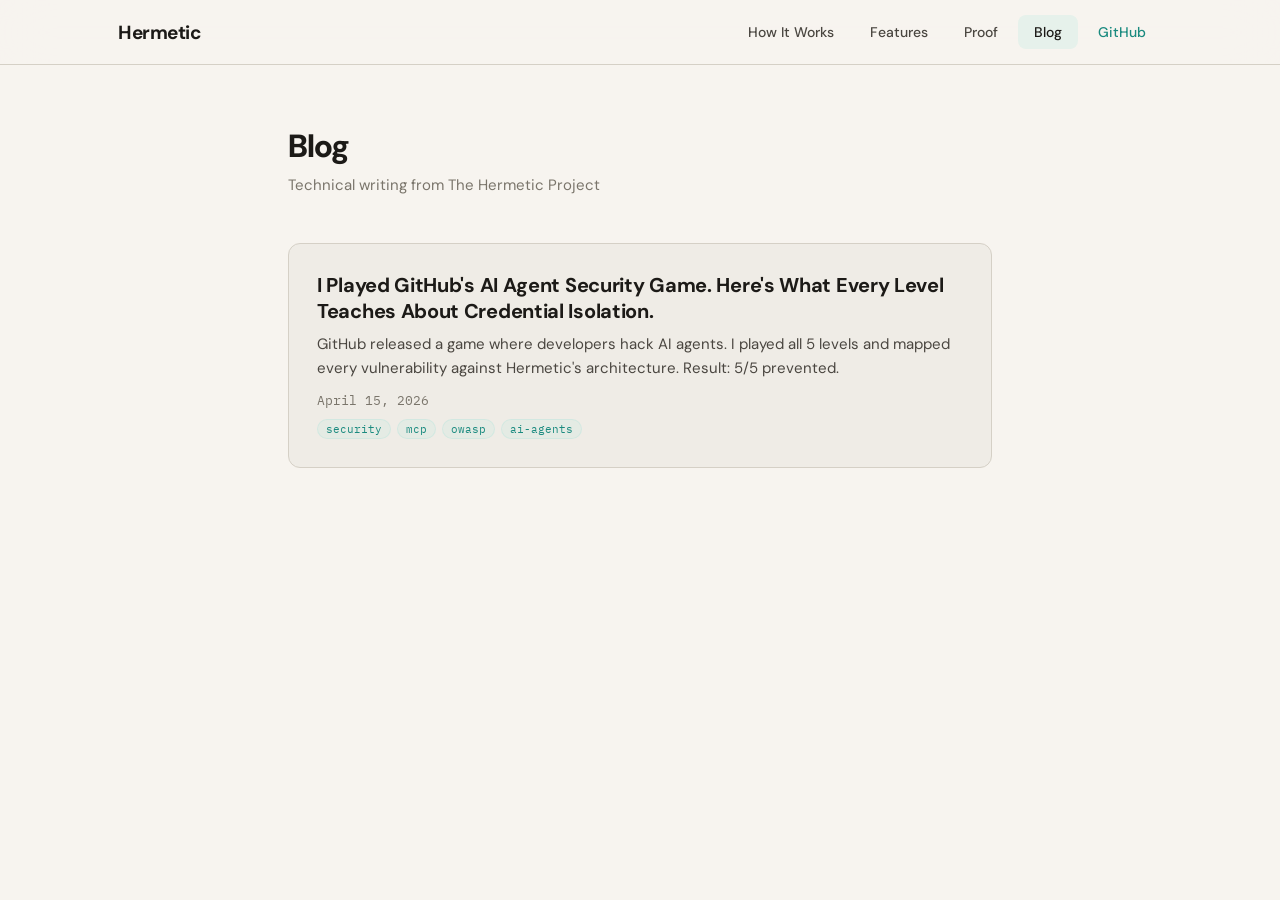
==== blog/index.html @ 7f91392b "feat: blog section + first post (Secure Code Game analysis) - /blog/ index page with post listing - " ====
<!DOCTYPE html>
<html lang="en">
<head>
<meta charset="UTF-8">
<meta name="viewport" content="width=device-width, initial-scale=1.0">
<meta name="color-scheme" content="dark light">
<title>Blog | Hermetic</title>
<meta name="description" content="Technical blog from The Hermetic Project — agent-isolated credential brokering, AI security, and open-source Rust engineering.">
<meta property="og:title" content="Blog | Hermetic">
<meta property="og:description" content="Technical blog from The Hermetic Project.">
<meta property="og:url" content="https://hermeticsys.com/blog/">
<link rel="canonical" href="https://hermeticsys.com/blog/">
<link rel="preconnect" href="https://fonts.googleapis.com"><link rel="preconnect" href="https://fonts.gstatic.com" crossorigin>
<link href="https://fonts.googleapis.com/css2?family=DM+Sans:ital,opsz,wght@0,9..40,300;400;500;600;700;800&family=IBM+Plex+Mono:wght@300;400;500;600&display=swap" rel="stylesheet">
<style>
:root{--bg:#060608;--surface:#0e0f14;--surface2:#151720;--border:#1e2030;--t1:#eef0f6;--t2:#9298ad;--t3:#5d6378;--accent:#4fd1c5;--hd:'DM Sans',system-ui,sans-serif;--mn:'IBM Plex Mono','Menlo',monospace;--nav-glass:rgba(6,6,8,0.85)}
[data-theme="light"]{--bg:#f7f4ef;--surface:#efece6;--border:#d5d0c6;--t1:#1c1a17;--t2:#4a4640;--t3:#7a756b;--accent:#1a8a7f;--nav-glass:rgba(247,244,239,0.92)}
*{margin:0;padding:0;box-sizing:border-box}
html{height:100%}
body{min-height:100%;background:var(--bg);color:var(--t1);font-family:var(--hd);-webkit-font-smoothing:antialiased}
::selection{background:rgba(79,209,197,0.2)}
.nav{position:sticky;top:0;z-index:100;background:var(--nav-glass);backdrop-filter:blur(24px) saturate(1.4);border-bottom:1px solid var(--border)}
.nav-inner{max-width:1100px;margin:0 auto;padding:0 28px;height:64px;display:flex;align-items:center;justify-content:space-between}
.nav-logo{display:flex;align-items:center;gap:10px;text-decoration:none;color:var(--t1)}
.nav-logo-text{font-size:19px;font-weight:700;letter-spacing:-0.5px}
.nav-links{display:flex;gap:4px;align-items:center}
.nav-link{padding:8px 16px;font-size:14px;font-weight:500;color:var(--t2);border-radius:8px;text-decoration:none;transition:all 0.2s}
.nav-link:hover{color:var(--t1);background:rgba(255,255,255,0.04)}
.nav-link.active{color:var(--t1);background:rgba(79,209,197,0.1)}
.blog-container{max-width:760px;margin:0 auto;padding:60px 28px 100px}
.blog-container h1{font-size:32px;font-weight:800;letter-spacing:-1px;margin-bottom:8px}
.blog-container .subtitle{color:var(--t3);font-size:15px;margin-bottom:48px}
.post-card{display:block;text-decoration:none;padding:28px;background:var(--surface);border:1px solid var(--border);border-radius:12px;margin-bottom:16px;transition:all 0.2s}
.post-card:hover{border-color:rgba(79,209,197,0.3);transform:translateY(-2px)}
.post-card h2{font-size:20px;font-weight:700;color:var(--t1);margin-bottom:8px;letter-spacing:-0.3px}
.post-card p{font-size:15px;color:var(--t2);line-height:1.6;margin-bottom:12px}
.post-card .meta{font-size:13px;color:var(--t3);font-family:var(--mn)}
.post-card .tags{display:flex;gap:6px;margin-top:10px}
.post-card .tag{font-size:11px;font-family:var(--mn);padding:2px 8px;border-radius:100px;background:rgba(79,209,197,0.06);border:1px solid rgba(79,209,197,0.12);color:var(--accent)}
@media(max-width:768px){.nav-links{display:none}.blog-container{padding:40px 20px 80px}}
</style>
</head>
<body>
<nav class="nav">
<div class="nav-inner">
<a href="/" class="nav-logo"><span class="nav-logo-text">Hermetic</span></a>
<div class="nav-links">
<a href="/#how" class="nav-link">How It Works</a>
<a href="/#features" class="nav-link">Features</a>
<a href="/#proof" class="nav-link">Proof</a>
<a href="/blog/" class="nav-link active">Blog</a>
<a href="https://github.com/hermetic-sys/hermetic" class="nav-link" style="color:var(--accent)">GitHub</a>
</div>
</div>
</nav>

<div class="blog-container">
<h1>Blog</h1>
<p class="subtitle">Technical writing from The Hermetic Project</p>

<a href="/blog/secure-code-game-ai-agent-security/" class="post-card">
<h2>I Played GitHub's AI Agent Security Game. Here's What Every Level Teaches About Credential Isolation.</h2>
<p>GitHub released a game where developers hack AI agents. I played all 5 levels and mapped every vulnerability against Hermetic's architecture. Result: 5/5 prevented.</p>
<div class="meta">April 15, 2026</div>
<div class="tags"><span class="tag">security</span><span class="tag">mcp</span><span class="tag">owasp</span><span class="tag">ai-agents</span></div>
</a>

</div>

<script>
if(window.matchMedia('(prefers-color-scheme:light)').matches)document.documentElement.setAttribute('data-theme','light');
</script>
</body>
</html>
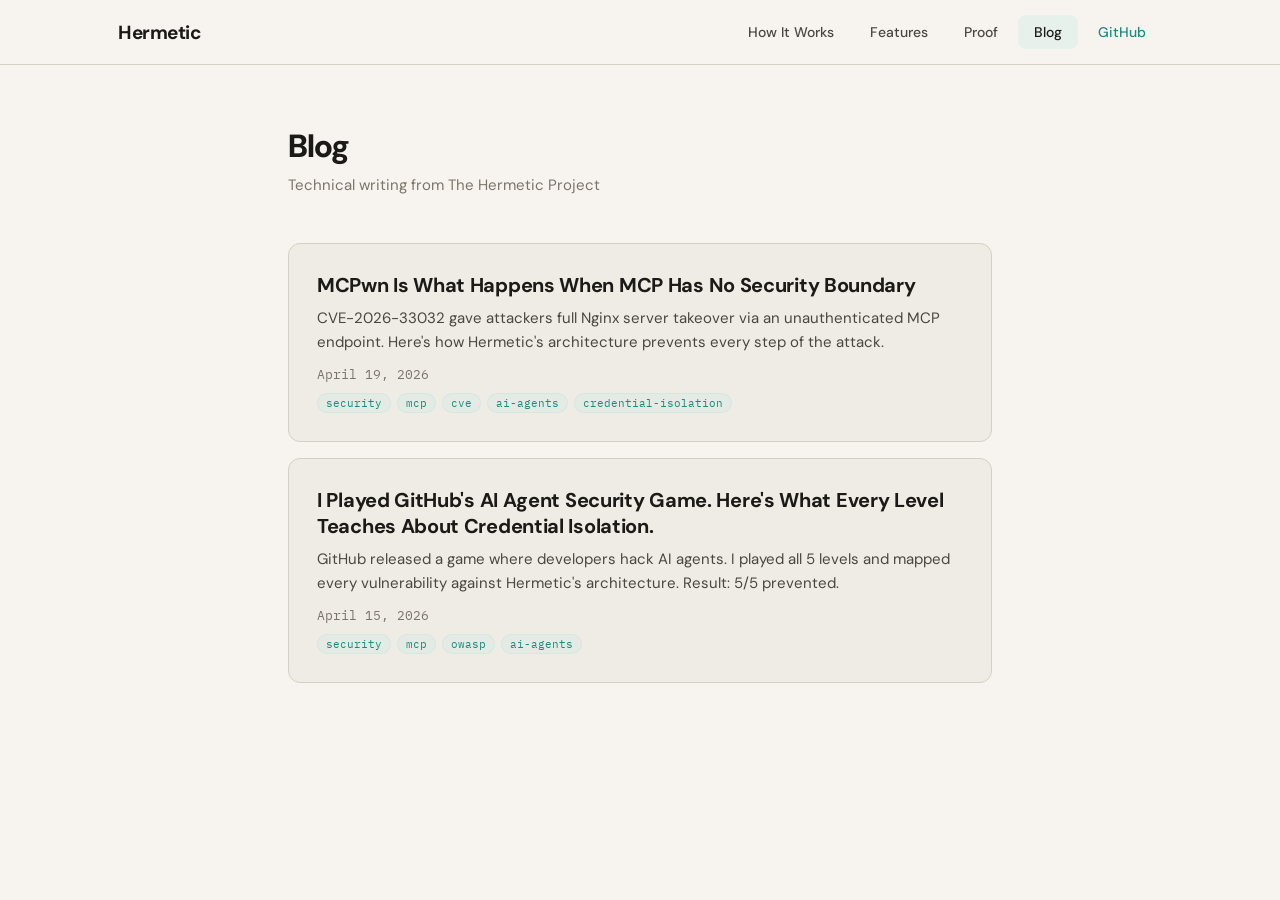
==== commit 49ae0aa6: "blog: MCPwn — CVE-2026-33032 architectural analysis New post analyzing how nginx-ui's unauthenticate" ====
--- a/blog/index.html
+++ b/blog/index.html
@@ -58,6 +58,13 @@
 <h1>Blog</h1>
 <p class="subtitle">Technical writing from The Hermetic Project</p>
 
+<a href="/blog/mcpwn-mcp-security-boundary/" class="post-card">
+<h2>MCPwn Is What Happens When MCP Has No Security Boundary</h2>
+<p>CVE-2026-33032 gave attackers full Nginx server takeover via an unauthenticated MCP endpoint. Here's how Hermetic's architecture prevents every step of the attack.</p>
+<div class="meta">April 19, 2026</div>
+<div class="tags"><span class="tag">security</span><span class="tag">mcp</span><span class="tag">cve</span><span class="tag">ai-agents</span><span class="tag">credential-isolation</span></div>
+</a>
+
 <a href="/blog/secure-code-game-ai-agent-security/" class="post-card">
 <h2>I Played GitHub's AI Agent Security Game. Here's What Every Level Teaches About Credential Isolation.</h2>
 <p>GitHub released a game where developers hack AI agents. I played all 5 levels and mapped every vulnerability against Hermetic's architecture. Result: 5/5 prevented.</p>
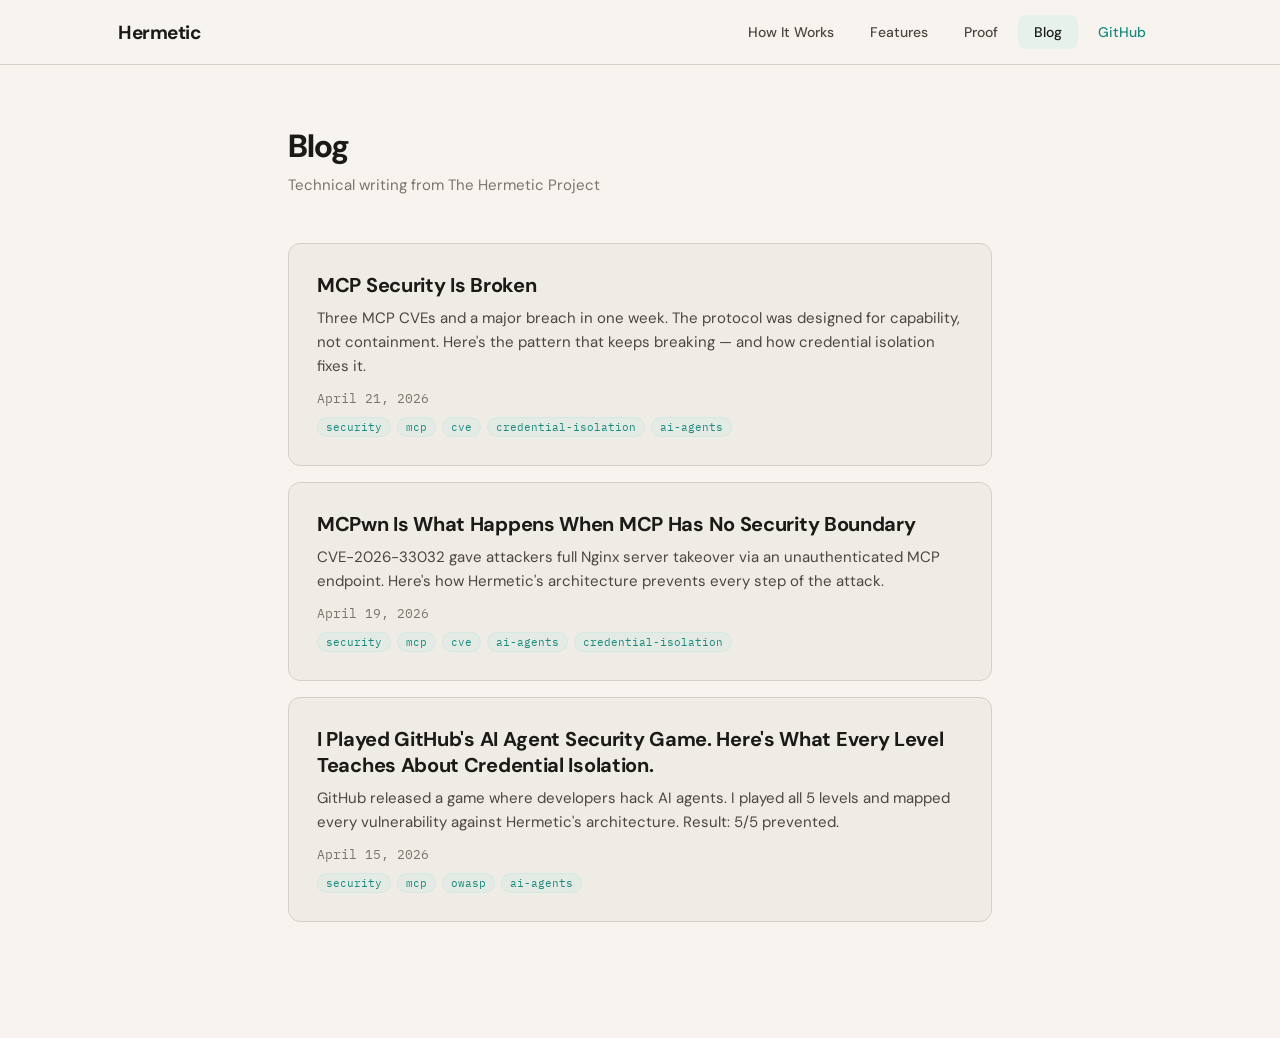
==== commit c6dbbc8a: "blog: MCP Security Is Broken — pillar post Three CVEs and a breach in one week. Analysis of CVE-2026" ====
--- a/blog/index.html
+++ b/blog/index.html
@@ -58,6 +58,13 @@
 <h1>Blog</h1>
 <p class="subtitle">Technical writing from The Hermetic Project</p>
 
+<a href="/blog/mcp-security-broken/" class="post-card">
+<h2>MCP Security Is Broken</h2>
+<p>Three MCP CVEs and a major breach in one week. The protocol was designed for capability, not containment. Here's the pattern that keeps breaking — and how credential isolation fixes it.</p>
+<div class="meta">April 21, 2026</div>
+<div class="tags"><span class="tag">security</span><span class="tag">mcp</span><span class="tag">cve</span><span class="tag">credential-isolation</span><span class="tag">ai-agents</span></div>
+</a>
+
 <a href="/blog/mcpwn-mcp-security-boundary/" class="post-card">
 <h2>MCPwn Is What Happens When MCP Has No Security Boundary</h2>
 <p>CVE-2026-33032 gave attackers full Nginx server takeover via an unauthenticated MCP endpoint. Here's how Hermetic's architecture prevents every step of the attack.</p>
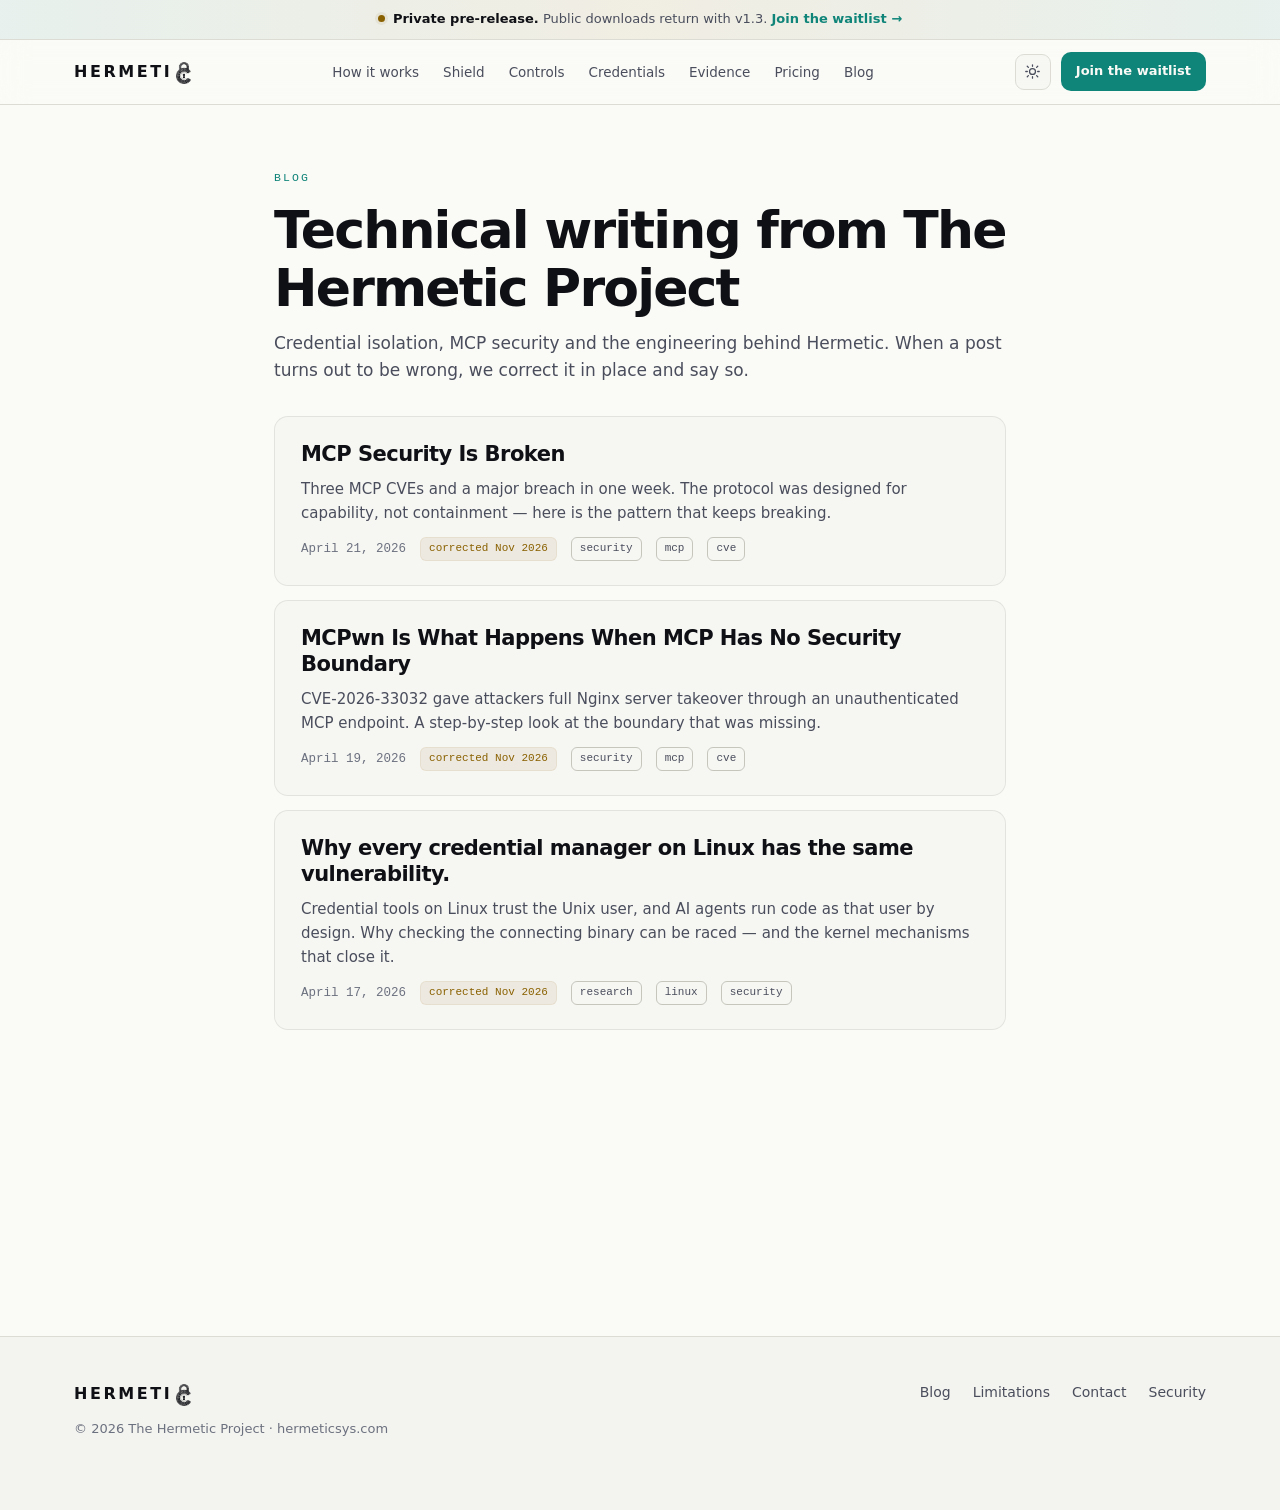
==== commit 92d97b6e: "site: rewrite for the current product; correct what the old copy got wrong The homepage is rebuilt a" ====
--- a/blog/index.html
+++ b/blog/index.html
@@ -1,88 +1,118 @@
 <!DOCTYPE html>
-<html lang="en">
+<html lang="en" data-theme="dark">
 <head>
-<meta charset="UTF-8">
-<meta name="viewport" content="width=device-width, initial-scale=1.0">
+<meta charset="utf-8">
+<meta name="viewport" content="width=device-width, initial-scale=1">
+<title>Blog | Hermetic</title>
+<meta name="description" content="Technical writing from The Hermetic Project — credential isolation for AI agents, MCP security and the engineering behind Hermetic.">
+<meta http-equiv="Content-Security-Policy" content="default-src 'self'; script-src 'self'; style-src 'self' https://fonts.googleapis.com; font-src https://fonts.gstatic.com; img-src 'self' data:; base-uri 'none'; object-src 'none'">
+<meta name="referrer" content="no-referrer">
 <meta name="color-scheme" content="dark light">
-<title>Blog | Hermetic</title>
-<meta name="description" content="Technical blog from The Hermetic Project — agent-isolated credential brokering, AI security, and open-source Rust engineering.">
+<link rel="canonical" href="https://hermeticsys.com/blog/">
+<meta property="og:type" content="website">
+<meta property="og:site_name" content="Hermetic">
+<meta property="og:url" content="https://hermeticsys.com/blog/">
 <meta property="og:title" content="Blog | Hermetic">
-<meta property="og:description" content="Technical blog from The Hermetic Project.">
-<meta property="og:url" content="https://hermeticsys.com/blog/">
-<link rel="canonical" href="https://hermeticsys.com/blog/">
-<link rel="preconnect" href="https://fonts.googleapis.com"><link rel="preconnect" href="https://fonts.gstatic.com" crossorigin>
-<link href="https://fonts.googleapis.com/css2?family=DM+Sans:ital,opsz,wght@0,9..40,300;400;500;600;700;800&family=IBM+Plex+Mono:wght@300;400;500;600&display=swap" rel="stylesheet">
-<style>
-:root{--bg:#060608;--surface:#0e0f14;--surface2:#151720;--border:#1e2030;--t1:#eef0f6;--t2:#9298ad;--t3:#5d6378;--accent:#4fd1c5;--hd:'DM Sans',system-ui,sans-serif;--mn:'IBM Plex Mono','Menlo',monospace;--nav-glass:rgba(6,6,8,0.85)}
-[data-theme="light"]{--bg:#f7f4ef;--surface:#efece6;--border:#d5d0c6;--t1:#1c1a17;--t2:#4a4640;--t3:#7a756b;--accent:#1a8a7f;--nav-glass:rgba(247,244,239,0.92)}
-*{margin:0;padding:0;box-sizing:border-box}
-html{height:100%}
-body{min-height:100%;background:var(--bg);color:var(--t1);font-family:var(--hd);-webkit-font-smoothing:antialiased}
-::selection{background:rgba(79,209,197,0.2)}
-.nav{position:sticky;top:0;z-index:100;background:var(--nav-glass);backdrop-filter:blur(24px) saturate(1.4);border-bottom:1px solid var(--border)}
-.nav-inner{max-width:1100px;margin:0 auto;padding:0 28px;height:64px;display:flex;align-items:center;justify-content:space-between}
-.nav-logo{display:flex;align-items:center;gap:10px;text-decoration:none;color:var(--t1)}
-.nav-logo-text{font-size:19px;font-weight:700;letter-spacing:-0.5px}
-.nav-links{display:flex;gap:4px;align-items:center}
-.nav-link{padding:8px 16px;font-size:14px;font-weight:500;color:var(--t2);border-radius:8px;text-decoration:none;transition:all 0.2s}
-.nav-link:hover{color:var(--t1);background:rgba(255,255,255,0.04)}
-.nav-link.active{color:var(--t1);background:rgba(79,209,197,0.1)}
-.blog-container{max-width:760px;margin:0 auto;padding:60px 28px 100px}
-.blog-container h1{font-size:32px;font-weight:800;letter-spacing:-1px;margin-bottom:8px}
-.blog-container .subtitle{color:var(--t3);font-size:15px;margin-bottom:48px}
-.post-card{display:block;text-decoration:none;padding:28px;background:var(--surface);border:1px solid var(--border);border-radius:12px;margin-bottom:16px;transition:all 0.2s}
-.post-card:hover{border-color:rgba(79,209,197,0.3);transform:translateY(-2px)}
-.post-card h2{font-size:20px;font-weight:700;color:var(--t1);margin-bottom:8px;letter-spacing:-0.3px}
-.post-card p{font-size:15px;color:var(--t2);line-height:1.6;margin-bottom:12px}
-.post-card .meta{font-size:13px;color:var(--t3);font-family:var(--mn)}
-.post-card .tags{display:flex;gap:6px;margin-top:10px}
-.post-card .tag{font-size:11px;font-family:var(--mn);padding:2px 8px;border-radius:100px;background:rgba(79,209,197,0.06);border:1px solid rgba(79,209,197,0.12);color:var(--accent)}
-@media(max-width:768px){.nav-links{display:none}.blog-container{padding:40px 20px 80px}}
-</style>
+<meta property="og:description" content="Technical writing from The Hermetic Project.">
+<meta property="og:image" content="https://hermeticsys.com/assets/og-home.png">
+<meta property="og:image:width" content="1200">
+<meta property="og:image:height" content="630">
+<meta name="twitter:card" content="summary_large_image">
+<meta name="twitter:title" content="Blog | Hermetic">
+<meta name="twitter:description" content="Technical writing from The Hermetic Project.">
+<meta name="twitter:image" content="https://hermeticsys.com/assets/og-home.png">
+<link rel="icon" type="image/png" sizes="32x32" href="../assets/favicon-32.png">
+<link rel="icon" type="image/png" sizes="64x64" href="../assets/favicon-64.png">
+<link rel="apple-touch-icon" href="../assets/apple-touch-icon.png">
+<link rel="preconnect" href="https://fonts.googleapis.com">
+<link rel="preconnect" href="https://fonts.gstatic.com" crossorigin>
+<link rel="stylesheet" href="https://fonts.googleapis.com/css2?family=Plus+Jakarta+Sans:ital,wght@0,400..800;1,600..800&family=JetBrains+Mono:wght@400;500;600&display=swap">
+<script src="../assets/theme.js"></script>
+<link rel="stylesheet" href="../assets/site.css">
+<link rel="stylesheet" href="../assets/blog.css">
+<script src="../assets/site.js" defer></script>
 </head>
 <body>
-<nav class="nav">
-<div class="nav-inner">
-<a href="/" class="nav-logo"><span class="nav-logo-text">Hermetic</span></a>
-<div class="nav-links">
-<a href="/#how" class="nav-link">How It Works</a>
-<a href="/#features" class="nav-link">Features</a>
-<a href="/#proof" class="nav-link">Proof</a>
-<a href="/blog/" class="nav-link active">Blog</a>
-<a href="https://github.com/hermetic-sys/hermetic" class="nav-link" style="color:var(--accent)">GitHub</a>
+<a class="skip" href="#main">Skip to content</a>
+<div class="ribbon" role="note">
+  <span class="dot" aria-hidden="true"></span><strong>Private pre-release.</strong> Public downloads return with v1.3. <a href="/#waitlist">Join the waitlist →</a>
 </div>
+<header class="nav">
+  <div class="wrap">
+    <a class="brand" href="/" aria-label="Hermetic home"><span class="word">HERMETI</span><span class="mark" aria-hidden="true"></span></a>
+    <ul class="nav-links">
+      <li><a href="/#how">How it works</a></li>
+      <li><a href="/#shield">Shield</a></li>
+      <li><a href="/#controls">Controls</a></li>
+      <li><a href="/#credentials">Credentials</a></li>
+      <li><a href="/#evidence">Evidence</a></li>
+      <li><a href="/#pricing">Pricing</a></li>
+      <li><a href="/blog/">Blog</a></li>
+    </ul>
+    <div class="nav-actions">
+      <button class="icon-btn" id="theme-toggle" type="button" aria-label="Switch light or dark theme">
+        <svg viewBox="0 0 24 24" fill="none" stroke="currentColor" stroke-width="1.8" stroke-linecap="round" aria-hidden="true"><circle cx="12" cy="12" r="4.2"/><path d="M12 2.5v2.2M12 19.3v2.2M4.6 4.6l1.6 1.6M17.8 17.8l1.6 1.6M2.5 12h2.2M19.3 12h2.2M4.6 19.4l1.6-1.6M17.8 6.2l1.6-1.6"/></svg>
+      </button>
+      <a class="btn btn-primary btn-sm" href="/#waitlist">Join the waitlist</a>
+      <button class="icon-btn menu-btn" id="menu-btn" type="button" aria-label="Open menu" aria-expanded="false" aria-controls="drawer">
+        <svg viewBox="0 0 24 24" fill="none" stroke="currentColor" stroke-width="1.8" stroke-linecap="round" aria-hidden="true"><path d="M4 7h16M4 12h16M4 17h16"/></svg>
+      </button>
+    </div>
+  </div>
+  <nav class="drawer" id="drawer" aria-label="Mobile">
+    <a href="/#how">How it works</a>
+    <a href="/#shield">Shield</a>
+    <a href="/#controls">Controls</a>
+    <a href="/#credentials">Credentials</a>
+    <a href="/#evidence">Evidence</a>
+    <a href="/#limits">Limitations</a>
+    <a href="/#pricing">Pricing</a>
+    <a href="/blog/">Blog</a>
+    <a href="/#waitlist">Join the waitlist</a>
+  </nav>
+</header>
+<main id="main">
+<section class="blog-head"><div class="wrap narrow">
+<div class="eyebrow">Blog</div>
+<h1>Technical writing from The Hermetic Project</h1>
+<p class="lede">Credential isolation, MCP security and the engineering behind Hermetic. When a post turns out to be wrong, we correct it in place and say so.</p>
+</div></section>
+<div class="wrap narrow posts">
+<a class="post-card rv" href="/blog/mcp-security-broken/">
+  <h2>MCP Security Is Broken</h2>
+  <p>Three MCP CVEs and a major breach in one week. The protocol was designed for capability, not containment — here is the pattern that keeps breaking.</p>
+  <div class="byline"><time datetime="2026-04-21">April 21, 2026</time><span class="tag gold">corrected Nov 2026</span><span class="tag">security</span><span class="tag">mcp</span><span class="tag">cve</span></div>
+</a>
+<a class="post-card rv" href="/blog/mcpwn-mcp-security-boundary/">
+  <h2>MCPwn Is What Happens When MCP Has No Security Boundary</h2>
+  <p>CVE-2026-33032 gave attackers full Nginx server takeover through an unauthenticated MCP endpoint. A step-by-step look at the boundary that was missing.</p>
+  <div class="byline"><time datetime="2026-04-19">April 19, 2026</time><span class="tag gold">corrected Nov 2026</span><span class="tag">security</span><span class="tag">mcp</span><span class="tag">cve</span></div>
+</a>
+<a class="post-card rv" href="/blog/uid-boundary/">
+  <h2>Why every credential manager on Linux has the same vulnerability.</h2>
+  <p>Credential tools on Linux trust the Unix user, and AI agents run code as that user by design. Why checking the connecting binary can be raced — and the kernel mechanisms that close it.</p>
+  <div class="byline"><time datetime="2026-04-17">April 17, 2026</time><span class="tag gold">corrected Nov 2026</span><span class="tag">research</span><span class="tag">linux</span><span class="tag">security</span></div>
+</a>
+<a class="post-card rv" href="/blog/secure-code-game-ai-agent-security/">
+  <h2>I Played GitHub's AI Agent Security Game. Here's What Every Level Teaches About Credential Isolation.</h2>
+  <p>GitHub&#x27;s Secure Code Game Season 4 has five levels of AI agent exploitation. What each one teaches about credential isolation — and where isolation does not help.</p>
+  <div class="byline"><time datetime="2026-04-15">April 15, 2026</time><span class="tag gold">corrected Nov 2026</span><span class="tag">security</span><span class="tag">mcp</span><span class="tag">owasp</span></div>
+</a>
 </div>
-</nav>
-
-<div class="blog-container">
-<h1>Blog</h1>
-<p class="subtitle">Technical writing from The Hermetic Project</p>
-
-<a href="/blog/mcp-security-broken/" class="post-card">
-<h2>MCP Security Is Broken</h2>
-<p>Three MCP CVEs and a major breach in one week. The protocol was designed for capability, not containment. Here's the pattern that keeps breaking — and how credential isolation fixes it.</p>
-<div class="meta">April 21, 2026</div>
-<div class="tags"><span class="tag">security</span><span class="tag">mcp</span><span class="tag">cve</span><span class="tag">credential-isolation</span><span class="tag">ai-agents</span></div>
-</a>
-
-<a href="/blog/mcpwn-mcp-security-boundary/" class="post-card">
-<h2>MCPwn Is What Happens When MCP Has No Security Boundary</h2>
-<p>CVE-2026-33032 gave attackers full Nginx server takeover via an unauthenticated MCP endpoint. Here's how Hermetic's architecture prevents every step of the attack.</p>
-<div class="meta">April 19, 2026</div>
-<div class="tags"><span class="tag">security</span><span class="tag">mcp</span><span class="tag">cve</span><span class="tag">ai-agents</span><span class="tag">credential-isolation</span></div>
-</a>
-
-<a href="/blog/secure-code-game-ai-agent-security/" class="post-card">
-<h2>I Played GitHub's AI Agent Security Game. Here's What Every Level Teaches About Credential Isolation.</h2>
-<p>GitHub released a game where developers hack AI agents. I played all 5 levels and mapped every vulnerability against Hermetic's architecture. Result: 5/5 prevented.</p>
-<div class="meta">April 15, 2026</div>
-<div class="tags"><span class="tag">security</span><span class="tag">mcp</span><span class="tag">owasp</span><span class="tag">ai-agents</span></div>
-</a>
-
-</div>
-
-<script>
-if(window.matchMedia('(prefers-color-scheme:light)').matches)document.documentElement.setAttribute('data-theme','light');
-</script>
+</main>
+<footer>
+  <div class="wrap foot">
+    <div>
+      <a class="brand" href="/" aria-label="Hermetic home"><span class="word">HERMETI</span><span class="mark" aria-hidden="true"></span></a>
+      <p>© <span id="year">2026</span> The Hermetic Project · hermeticsys.com</p>
+    </div>
+    <nav aria-label="Footer">
+      <a href="/blog/">Blog</a>
+      <a href="/#limits">Limitations</a>
+      <a href="mailto:dev@hermeticsys.com">Contact</a>
+      <a href="mailto:security@hermeticsys.com">Security</a>
+    </nav>
+  </div>
+</footer>
 </body>
 </html>
--- a/assets/site.css
+++ b/assets/site.css
@@ -0,0 +1,470 @@
+/* Hermetic — site stylesheet. Tokens carried over from the April 2026 site. */
+
+:root {
+  --bg: #050608;
+  --bg-elev: #0a0c11;
+  --surface: #0f1218;
+  --surface-h: #151921;
+  --line: #1c2029;
+  --line-h: #2a2f3c;
+  --t1: #f5f7fb;
+  --t2: #b4bacc;
+  --t3: #8a91a5;
+  --t4: #5a6074;
+  --accent: #3dd9cf;
+  --accent-dim: #2aa89f;
+  --accent-soft: rgba(61,217,207,0.08);
+  --accent-mid: rgba(61,217,207,0.18);
+  --accent-strong: rgba(61,217,207,0.35);
+  --blue: #4a8bff;
+  --blue-soft: rgba(74,139,255,0.08);
+  --purple: #a980ff;
+  --purple-soft: rgba(169,128,255,0.10);
+  --gold: #f3c144;
+  --gold-soft: rgba(243,193,68,0.08);
+  --red: #ff5c6c;
+  --red-soft: rgba(255,92,108,0.08);
+  --green: #4ade80;
+  --green-soft: rgba(74,222,128,0.08);
+  --orange: #fb8b3d;
+  --orange-soft: rgba(251,139,61,0.08);
+  --hd: 'Plus Jakarta Sans', system-ui, -apple-system, 'Segoe UI', sans-serif;
+  --mn: 'JetBrains Mono', ui-monospace, Menlo, Consolas, monospace;
+  --glass: rgba(5,6,8,0.78);
+  --card: rgba(255,255,255,0.018);
+  --card-h: rgba(255,255,255,0.045);
+  --card-border: rgba(255,255,255,0.06);
+  --card-border-h: rgba(255,255,255,0.12);
+  --code-bg: #090a0f;
+  --code-kw: #c5a5ff;
+  --code-str: #7eddc7;
+  --code-fn: #72c4f7;
+  --code-num: #f3c144;
+  --code-cm: #7e8498;
+  --sel: rgba(61,217,207,0.22);
+  --shadow-1: 0 1px 2px rgba(0,0,0,0.3), 0 4px 20px rgba(0,0,0,0.2);
+  --shadow-2: 0 4px 40px rgba(61,217,207,0.12);
+  --grid: rgba(255,255,255,0.028);
+  --radius: 14px;
+  --radius-s: 9px;
+  --wrap: 1180px;
+  color-scheme: dark;
+}
+
+[data-theme="light"] {
+  --bg: #fafaf7;
+  --bg-elev: #f3f3ef;
+  --surface: #eeeeea;
+  --surface-h: #e6e6e1;
+  --line: #dcdcd5;
+  --line-h: #c6c6bd;
+  --t1: #0f1015;
+  --t2: #4a4e5c;
+  --t3: #6c717f;
+  --t4: #a3a7b4;
+  --accent: #0f8478;
+  --accent-dim: #0a6b60;
+  --accent-soft: rgba(15,132,120,0.08);
+  --accent-mid: rgba(15,132,120,0.20);
+  --accent-strong: rgba(15,132,120,0.40);
+  --blue: #3266d6;
+  --blue-soft: rgba(50,102,214,0.08);
+  --purple: #6d3ed0;
+  --purple-soft: rgba(109,62,208,0.10);
+  --gold: #8a6100;
+  --gold-soft: rgba(138,97,0,0.08);
+  --red: #b82c3a;
+  --red-soft: rgba(184,44,58,0.07);
+  --green: #1d7a3e;
+  --green-soft: rgba(29,122,62,0.08);
+  --orange: #b05a12;
+  --orange-soft: rgba(176,90,18,0.08);
+  --glass: rgba(250,250,247,0.82);
+  --card: rgba(0,0,0,0.015);
+  --card-h: rgba(0,0,0,0.035);
+  --card-border: rgba(0,0,0,0.08);
+  --card-border-h: rgba(0,0,0,0.16);
+  --code-bg: #f4f4f0;
+  --code-kw: #6d3ed0;
+  --code-str: #0f7a62;
+  --code-fn: #2058b8;
+  --code-num: #8a6100;
+  --code-cm: #7a7f8c;
+  --sel: rgba(15,132,120,0.18);
+  --shadow-1: 0 1px 2px rgba(0,0,0,0.05), 0 4px 18px rgba(0,0,0,0.05);
+  --shadow-2: 0 4px 34px rgba(15,132,120,0.12);
+  --grid: rgba(0,0,0,0.035);
+  color-scheme: light;
+}
+
+*, *::before, *::after { box-sizing: border-box; }
+html { scroll-behavior: smooth; scroll-padding-top: 84px; -webkit-text-size-adjust: 100%; }
+body {
+  margin: 0; background: var(--bg); color: var(--t1); font-family: var(--hd); font-size: 15px;
+  line-height: 1.6; -webkit-font-smoothing: antialiased; -moz-osx-font-smoothing: grayscale;
+  overflow-x: hidden;
+}
+::selection { background: var(--sel); }
+img, svg { max-width: 100%; }
+a { color: var(--accent); text-decoration: none; }
+a:hover { text-decoration: underline; text-underline-offset: 3px; }
+code, kbd, pre, .mono { font-family: var(--mn); }
+code { font-size: 0.88em; background: var(--surface); border: 1px solid var(--line); border-radius: 5px; padding: 1px 6px; color: var(--t1); overflow-wrap: anywhere; }
+:focus-visible { outline: 2px solid var(--accent); outline-offset: 3px; border-radius: 4px; }
+
+h1, h2, h3, h4 { font-weight: 700; letter-spacing: -0.02em; color: var(--t1); line-height: 1.12; margin: 0; }
+h1 { font-size: clamp(38px, 6.4vw, 76px); font-weight: 800; letter-spacing: -0.035em; }
+h2 { font-size: clamp(30px, 3.8vw, 46px); letter-spacing: -0.025em; }
+h3 { font-size: 19px; letter-spacing: -0.01em; }
+h4 { font-size: 15px; }
+p { margin: 0 0 14px; color: var(--t2); }
+strong { color: var(--t1); font-weight: 650; }
+
+.wrap { max-width: var(--wrap); margin: 0 auto; padding: 0 24px; }
+.narrow { max-width: 780px; margin: 0 auto; }
+.skip { position: absolute; left: -999px; top: 8px; background: var(--accent); color: var(--bg); padding: 8px 14px; border-radius: 8px; z-index: 100; }
+.skip:focus { left: 12px; }
+
+/* ── pre-release ribbon ── */
+.ribbon {
+  position: relative; z-index: 51; background: linear-gradient(90deg, var(--accent-soft), var(--gold-soft), var(--accent-soft));
+  border-bottom: 1px solid var(--line); font-size: 13px; color: var(--t2); text-align: center; padding: 9px 16px;
+}
+.ribbon strong { color: var(--t1); }
+.ribbon a { font-weight: 600; white-space: nowrap; }
+.ribbon .dot { display: inline-block; width: 7px; height: 7px; border-radius: 50%; background: var(--gold); margin-right: 8px; vertical-align: 1px; box-shadow: 0 0 0 3px var(--gold-soft); }
+
+/* ── nav ── */
+.nav { position: sticky; top: 0; z-index: 50; background: var(--glass); backdrop-filter: saturate(160%) blur(14px); -webkit-backdrop-filter: saturate(160%) blur(14px); border-bottom: 1px solid var(--line); }
+.nav .wrap { display: flex; align-items: center; gap: 18px; height: 64px; }
+.brand { display: flex; align-items: center; gap: 10px; color: var(--t1); font-weight: 800; letter-spacing: 0.14em; font-size: 15px; }
+.brand:hover { text-decoration: none; }
+.brand svg { width: 26px; height: 26px; flex: none; }
+.nav-links { display: flex; gap: 4px; margin: 0 auto; list-style: none; padding: 0; }
+.nav-links a { color: var(--t2); font-size: 13.5px; font-weight: 500; padding: 7px 10px; border-radius: 8px; }
+.nav-links a:hover { color: var(--t1); background: var(--card-h); text-decoration: none; }
+.nav-actions { display: flex; align-items: center; gap: 10px; }
+.icon-btn { width: 36px; height: 36px; display: inline-grid; place-items: center; border-radius: 9px; border: 1px solid var(--line); background: var(--card); color: var(--t2); cursor: pointer; }
+.icon-btn:hover { color: var(--t1); border-color: var(--line-h); }
+.icon-btn svg { width: 17px; height: 17px; }
+.menu-btn { display: none; }
+.drawer { display: none; border-top: 1px solid var(--line); padding: 10px 24px 18px; }
+.drawer a { display: block; padding: 10px 4px; color: var(--t2); border-bottom: 1px solid var(--line); font-weight: 500; }
+.drawer.open { display: block; }
+
+/* ── buttons ── */
+.btn { display: inline-flex; align-items: center; justify-content: center; gap: 8px; font-family: var(--hd); font-weight: 650; font-size: 14px; padding: 11px 18px; border-radius: 10px; border: 1px solid transparent; cursor: pointer; transition: transform .15s ease, box-shadow .2s ease, background .2s ease; white-space: nowrap; }
+.btn:hover { text-decoration: none; transform: translateY(-1px); }
+.btn-primary { background: var(--accent); color: var(--bg); box-shadow: 0 0 0 0 var(--accent-strong); }
+.btn-primary:hover { box-shadow: 0 6px 28px var(--accent-mid); }
+.btn-ghost { background: var(--card); color: var(--t1); border-color: var(--line-h); }
+.btn-ghost:hover { background: var(--card-h); }
+.btn-sm { padding: 8px 14px; font-size: 13px; }
+
+/* ── sections ── */
+section { position: relative; padding: 104px 0; }
+section.alt { background: var(--bg-elev); border-top: 1px solid var(--line); border-bottom: 1px solid var(--line); }
+.eyebrow { font-family: var(--mn); font-size: 11.5px; letter-spacing: 0.18em; text-transform: uppercase; color: var(--accent); margin-bottom: 14px; font-weight: 500; }
+.eyebrow.gold { color: var(--gold); } .eyebrow.red { color: var(--red); } .eyebrow.purple { color: var(--purple); } .eyebrow.green { color: var(--green); } .eyebrow.blue { color: var(--blue); }
+.sec-head { text-align: center; max-width: 820px; margin: 0 auto 56px; }
+.sec-head p { font-size: 17px; margin-top: 16px; }
+.lede { font-size: 17px; color: var(--t2); }
+.muted { color: var(--t3); }
+.small { font-size: 13px; }
+
+/* ── hero ── */
+.hero { padding: 92px 0 84px; overflow: hidden; }
+.hero::before {
+  content: ""; position: absolute; inset: 0; pointer-events: none;
+  background-image: linear-gradient(var(--grid) 1px, transparent 1px), linear-gradient(90deg, var(--grid) 1px, transparent 1px);
+  background-size: 44px 44px; -webkit-mask-image: radial-gradient(ellipse 70% 60% at 50% 30%, #000 30%, transparent 75%); mask-image: radial-gradient(ellipse 70% 60% at 50% 30%, #000 30%, transparent 75%);
+}
+.hero::after { content: ""; position: absolute; left: 50%; top: -220px; width: 900px; height: 600px; transform: translateX(-50%); background: radial-gradient(closest-side, var(--accent-mid), transparent); opacity: .55; pointer-events: none; filter: blur(10px); }
+.hero .wrap { position: relative; z-index: 1; text-align: center; }
+.pill { display: inline-flex; align-items: center; gap: 9px; font-family: var(--mn); font-size: 11.5px; letter-spacing: 0.14em; text-transform: uppercase; color: var(--t2); border: 1px solid var(--line-h); background: var(--card); padding: 7px 14px; border-radius: 999px; margin-bottom: 26px; }
+.pill .dot { width: 7px; height: 7px; border-radius: 50%; background: var(--accent); box-shadow: 0 0 0 3px var(--accent-soft); }
+.hero h1 .swap { display: inline-block; color: var(--gold); font-style: italic; padding-right: .08em; min-width: 3.6em; text-align: left; }
+.hero h1 .swap.fade { animation: swapIn .45s ease; }
+@keyframes swapIn { from { opacity: 0; transform: translateY(12px); } to { opacity: 1; transform: none; } }
+.hero .sub { max-width: 700px; margin: 24px auto 0; font-size: 18.5px; line-height: 1.6; color: var(--t2); }
+.hero .ctas { display: flex; gap: 12px; justify-content: center; flex-wrap: wrap; margin-top: 34px; }
+.hero .fine { margin-top: 14px; font-size: 12.5px; color: var(--t3); }
+
+/* flow diagram */
+.flow { margin: 64px auto 0; max-width: 980px; text-align: left; background: linear-gradient(180deg, var(--surface), var(--bg-elev)); border: 1px solid var(--line-h); border-radius: 18px; padding: 26px; box-shadow: var(--shadow-1); }
+.flow-row { display: grid; grid-template-columns: 1fr 64px 1.5fr 64px 1fr; align-items: center; gap: 0; }
+.node { border: 1px solid var(--line-h); background: var(--bg-elev); border-radius: 12px; padding: 16px 16px; text-align: center; }
+.node .k { font-family: var(--mn); font-size: 10.5px; letter-spacing: .16em; text-transform: uppercase; color: var(--t3); }
+.node .v { font-weight: 700; margin-top: 6px; font-size: 15px; }
+.node .s { font-family: var(--mn); font-size: 11.5px; color: var(--t3); margin-top: 4px; }
+.node.herm { border-color: var(--accent-strong); background: linear-gradient(180deg, var(--accent-soft), transparent); box-shadow: var(--shadow-2); }
+.node.herm .k { color: var(--accent); }
+.herm-inner { display: grid; grid-template-columns: 1fr 1fr; gap: 8px; margin-top: 12px; }
+.herm-inner div { border: 1px dashed var(--accent-strong); border-radius: 8px; padding: 8px 6px; font-size: 12px; color: var(--t2); }
+.herm-inner b { display: block; color: var(--t1); font-size: 12.5px; }
+.wire { position: relative; height: 2px; margin: 0 8px; background: var(--line-h); overflow: hidden; border-radius: 2px; }
+.wire::after { content: ""; position: absolute; top: 0; left: -40%; width: 40%; height: 100%; background: linear-gradient(90deg, transparent, var(--accent), transparent); animation: wire 2.4s linear infinite; }
+.wire.back::after { animation-direction: reverse; background: linear-gradient(90deg, transparent, var(--gold), transparent); }
+@keyframes wire { to { left: 100%; } }
+.flow-legend { display: flex; flex-wrap: wrap; justify-content: center; gap: 10px 26px; margin-top: 20px; padding-top: 18px; border-top: 1px dashed var(--line-h); font-family: var(--mn); font-size: 12px; color: var(--t3); }
+.flow-legend span b { color: var(--t1); font-weight: 600; }
+.flow-legend .ok { color: var(--green); }
+
+.stats { display: grid; grid-template-columns: repeat(5, 1fr); max-width: 980px; margin: 22px auto 0; border: 1px solid var(--line); border-radius: 14px; overflow: hidden; background: var(--card); }
+.stat { padding: 18px 12px; text-align: center; border-right: 1px solid var(--line); }
+.stat:last-child { border-right: 0; }
+.stat .n { font-family: var(--mn); font-size: 24px; font-weight: 600; color: var(--t1); }
+.stat .l { font-family: var(--mn); font-size: 10.5px; letter-spacing: .14em; text-transform: uppercase; color: var(--t3); margin-top: 4px; }
+
+/* ── problem ── */
+.split { display: grid; grid-template-columns: 1.05fr 1fr; gap: 56px; align-items: start; }
+.split h2 { margin-bottom: 22px; }
+.steps { list-style: none; padding: 0; margin: 0; display: grid; gap: 10px; }
+.steps li { display: flex; gap: 14px; align-items: flex-start; border: 1px solid var(--line); background: var(--card); padding: 14px 16px; border-radius: 12px; color: var(--t2); font-size: 14.5px; }
+.steps .num { flex: none; width: 24px; height: 24px; border-radius: 7px; display: grid; place-items: center; font-family: var(--mn); font-size: 12px; background: var(--red-soft); color: var(--red); border: 1px solid var(--red-soft); }
+.note { border: 1px solid var(--line); background: var(--card); border-radius: 12px; padding: 14px 16px; color: var(--t3); font-size: 13.5px; }
+.note.accent { border-color: var(--accent-mid); background: var(--accent-soft); color: var(--t2); }
+.note.gold { border-color: var(--gold-soft); background: var(--gold-soft); color: var(--t2); }
+.note.red { border-color: var(--red-soft); background: var(--red-soft); color: var(--t2); }
+
+/* ── tabs (three ways a key is used) ── */
+.tabs { display: flex; gap: 8px; justify-content: center; flex-wrap: wrap; margin-bottom: 28px; }
+.tab { font-family: var(--hd); font-size: 14px; font-weight: 600; padding: 10px 16px; border-radius: 10px; border: 1px solid var(--line-h); background: var(--card); color: var(--t2); cursor: pointer; }
+.tab[aria-selected="true"] { background: var(--accent); border-color: var(--accent); color: var(--bg); }
+.tab .stars { font-size: 11px; letter-spacing: 1px; margin-right: 6px; }
+.panel { max-width: 900px; margin: 0 auto; }
+.panel[hidden] { display: none; }
+.panel-head { display: flex; justify-content: space-between; align-items: flex-end; gap: 16px; flex-wrap: wrap; margin-bottom: 14px; }
+.panel-head h3 { font-family: var(--mn); font-size: 22px; }
+.chip { font-family: var(--mn); font-size: 12px; padding: 5px 11px; border-radius: 999px; border: 1px solid var(--line-h); color: var(--t2); background: var(--card); white-space: nowrap; }
+.chip b { color: var(--accent); font-weight: 600; }
+.chip.warn b { color: var(--gold); }
+.chip.red b { color: var(--red); }
+
+/* terminal */
+.term { background: var(--code-bg); border: 1px solid var(--line-h); border-radius: 12px; overflow: hidden; margin: 16px 0; box-shadow: var(--shadow-1); }
+.term-bar { display: flex; align-items: center; gap: 8px; padding: 10px 14px; border-bottom: 1px solid var(--line); font-family: var(--mn); font-size: 12px; color: var(--t3); }
+.term-bar i { width: 10px; height: 10px; border-radius: 50%; background: var(--line-h); display: inline-block; }
+.term-bar .t { margin-left: 6px; }
+.term-bar .copy { margin-left: auto; font-family: var(--mn); font-size: 11.5px; color: var(--t3); background: transparent; border: 1px solid var(--line-h); border-radius: 6px; padding: 3px 9px; cursor: pointer; }
+.term-bar .copy:hover { color: var(--t1); }
+.term pre { margin: 0; padding: 16px 18px; overflow-x: auto; font-size: 13px; line-height: 1.75; color: var(--t2); }
+.term .c { color: var(--code-cm); } .term .p { color: var(--accent); } .term .k { color: var(--code-kw); } .term .s { color: var(--code-str); } .term .f { color: var(--code-fn); } .term .ok { color: var(--green); } .term .no { color: var(--red); } .term .w { color: var(--gold); }
+
+/* tables */
+.table-wrap { overflow-x: auto; border: 1px solid var(--line); border-radius: 12px; background: var(--card); }
+table { width: 100%; border-collapse: collapse; font-size: 14px; }
+th, td { text-align: left; padding: 12px 16px; border-bottom: 1px solid var(--line); vertical-align: top; }
+th { font-family: var(--mn); font-size: 11px; letter-spacing: .12em; text-transform: uppercase; color: var(--t3); font-weight: 500; background: var(--bg-elev); }
+td { color: var(--t2); }
+tr:last-child td { border-bottom: 0; }
+td strong { color: var(--t1); }
+.tag { display: inline-block; font-family: var(--mn); font-size: 11px; padding: 2px 8px; border-radius: 6px; border: 1px solid var(--line-h); color: var(--t2); white-space: nowrap; }
+.tag.acc { color: var(--accent); border-color: var(--accent-mid); background: var(--accent-soft); }
+.tag.gold { color: var(--gold); border-color: var(--gold-soft); background: var(--gold-soft); }
+.tag.red { color: var(--red); border-color: var(--red-soft); background: var(--red-soft); }
+.tag.green { color: var(--green); border-color: var(--green-soft); background: var(--green-soft); }
+.tag.purple { color: var(--purple); border-color: var(--purple-soft); background: var(--purple-soft); }
+
+/* cards */
+.grid { display: grid; gap: 16px; }
+.g2 { grid-template-columns: repeat(2, 1fr); } .g3 { grid-template-columns: repeat(3, 1fr); } .g4 { grid-template-columns: repeat(4, 1fr); }
+.card { position: relative; border: 1px solid var(--card-border); background: var(--card); border-radius: var(--radius); padding: 22px; transition: border-color .2s, background .2s, transform .2s; }
+.card:hover { border-color: var(--card-border-h); background: var(--card-h); }
+.card h3 { margin-bottom: 8px; }
+.card p { font-size: 14px; margin-bottom: 0; }
+.card .meta { font-family: var(--mn); font-size: 11px; letter-spacing: .1em; text-transform: uppercase; color: var(--t3); margin-bottom: 10px; }
+.card .ico { width: 38px; height: 38px; border-radius: 10px; display: grid; place-items: center; margin-bottom: 14px; background: var(--accent-soft); color: var(--accent); border: 1px solid var(--accent-mid); }
+.card .ico svg { width: 20px; height: 20px; }
+.card.top-acc { border-top: 2px solid var(--accent); } .card.top-blue { border-top: 2px solid var(--blue); } .card.top-gold { border-top: 2px solid var(--gold); } .card.top-purple { border-top: 2px solid var(--purple); } .card.top-green { border-top: 2px solid var(--green); } .card.top-orange { border-top: 2px solid var(--orange); }
+.card .badge { position: absolute; top: 16px; right: 16px; }
+.card ul { margin: 10px 0 0; padding-left: 18px; color: var(--t2); font-size: 13.5px; }
+.card ul li { margin: 3px 0; }
+.card .num { font-family: var(--mn); font-size: 11px; color: var(--t4); margin-bottom: 6px; }
+
+/* feature rows */
+.feature { display: grid; grid-template-columns: 1fr 1.1fr; gap: 56px; align-items: center; }
+.feature + .feature { margin-top: 96px; }
+.feature.rev > :first-child { order: 2; }
+.feature h3.big { font-size: clamp(24px, 2.6vw, 32px); letter-spacing: -0.02em; margin-bottom: 14px; }
+.checks { list-style: none; padding: 0; margin: 18px 0 0; display: grid; gap: 10px; }
+.checks li { position: relative; padding-left: 28px; color: var(--t2); font-size: 14.5px; }
+.checks li::before { content: ""; position: absolute; left: 0; top: 4px; width: 16px; height: 16px; border-radius: 5px; background: var(--accent-soft); border: 1px solid var(--accent-mid); }
+.checks li::after { content: ""; position: absolute; left: 5px; top: 7px; width: 5px; height: 8px; border: solid var(--accent); border-width: 0 2px 2px 0; transform: rotate(45deg); }
+.checks.x li::before { background: var(--red-soft); border-color: var(--red-soft); }
+.checks.x li::after { content: "×"; border: 0; transform: none; left: 4px; top: 0; color: var(--red); font-size: 15px; font-weight: 700; width: auto; height: auto; }
+
+/* shield diagram */
+.shield-box { border: 1px solid var(--line-h); border-radius: 16px; padding: 18px; background: var(--bg-elev); font-size: 13px; }
+.shield-box .lbl { font-family: var(--mn); font-size: 10.5px; letter-spacing: .16em; text-transform: uppercase; color: var(--t3); margin-bottom: 10px; }
+.sandbox { border: 1.5px dashed var(--accent-strong); background: var(--accent-soft); border-radius: 12px; padding: 14px; }
+.sandbox .lbl { color: var(--accent); }
+.inbox { display: grid; grid-template-columns: 1fr 1fr; gap: 10px; }
+.mini { border: 1px solid var(--line-h); background: var(--bg); border-radius: 10px; padding: 10px 12px; }
+.mini b { display: block; font-size: 13px; color: var(--t1); }
+.mini span { font-family: var(--mn); font-size: 11px; color: var(--t3); }
+.mini.hidden { border-style: dashed; opacity: .75; }
+.mini.hidden b { text-decoration: line-through; text-decoration-color: var(--red); }
+.outside { display: grid; grid-template-columns: 1fr 1fr; gap: 10px; margin-top: 14px; }
+.link-arrow { text-align: center; font-family: var(--mn); font-size: 11px; color: var(--accent); margin: 10px 0 0; }
+
+/* destructive list */
+.endpoints { display: grid; gap: 8px; }
+.ep { display: flex; align-items: center; justify-content: space-between; gap: 12px; border: 1px solid var(--line); background: var(--card); border-radius: 10px; padding: 10px 14px; font-family: var(--mn); font-size: 12.5px; color: var(--t2); }
+.ep .m { color: var(--code-kw); margin-right: 8px; }
+.ep .verdict { flex: none; }
+
+/* compare */
+.compare { display: grid; grid-template-columns: 1fr 1fr; gap: 16px; }
+.compare .head { display: flex; justify-content: space-between; align-items: center; font-family: var(--mn); font-size: 11.5px; letter-spacing: .12em; text-transform: uppercase; margin-bottom: 8px; }
+.compare .head.bad { color: var(--red); } .compare .head.good { color: var(--green); }
+
+/* architecture */
+.arch { border: 1px solid var(--line-h); border-radius: 16px; padding: 22px; background: var(--card); }
+.arch-row { display: grid; grid-template-columns: 150px 1fr; gap: 16px; align-items: stretch; }
+.arch-row + .arch-row { margin-top: 12px; }
+.arch-row .side { font-family: var(--mn); font-size: 11px; letter-spacing: .14em; text-transform: uppercase; color: var(--t3); padding-top: 14px; }
+.arch-cells { display: grid; gap: 10px; }
+.arch-cell { border: 1px solid var(--line-h); border-radius: 10px; padding: 12px 14px; background: var(--bg-elev); }
+.arch-cell .n { font-family: var(--mn); font-size: 13px; font-weight: 600; color: var(--t1); }
+.arch-cell .d { font-size: 13px; color: var(--t3); margin-top: 3px; }
+.arch-cell.open { border-color: var(--green-soft); background: linear-gradient(180deg, var(--green-soft), transparent); }
+.arch-cell.open .n { color: var(--green); }
+.arch-cell.prop .n { color: var(--accent); }
+.arch-cell.agent { border-color: var(--red-soft); background: linear-gradient(180deg, var(--red-soft), transparent); }
+.arch-cell.agent .n { color: var(--red); }
+
+/* evidence */
+.ev { display: grid; grid-template-columns: repeat(4, 1fr); border: 1px solid var(--line); border-radius: 14px; overflow: hidden; }
+.ev > div { padding: 22px 20px; border-right: 1px solid var(--line); background: var(--card); }
+.ev > div:last-child { border-right: 0; }
+.ev .n { font-family: var(--mn); font-size: 32px; font-weight: 600; letter-spacing: -0.02em; color: var(--t1); }
+.ev .l { font-family: var(--mn); font-size: 10.5px; letter-spacing: .14em; text-transform: uppercase; color: var(--accent); margin: 4px 0 10px; }
+.ev p { font-size: 13px; margin: 0; }
+
+/* limitations */
+.limits { display: grid; gap: 10px; }
+.limit { display: grid; grid-template-columns: 110px 1fr; gap: 16px; border: 1px solid var(--line); background: var(--card); border-radius: 12px; padding: 16px 18px; }
+.limit .sev { font-family: var(--mn); font-size: 11px; letter-spacing: .1em; text-transform: uppercase; padding-top: 2px; }
+.limit .sev.high { color: var(--red); } .limit .sev.med { color: var(--gold); } .limit .sev.part { color: var(--orange); }
+.limit h4 { margin-bottom: 4px; }
+.limit p { font-size: 14px; margin: 0; }
+
+/* research teaser */
+.essay { display: grid; grid-template-columns: 1.2fr 1fr; gap: 40px; align-items: center; border: 1px solid var(--line-h); border-radius: 18px; padding: 34px; background: linear-gradient(135deg, var(--purple-soft), transparent 60%), var(--card); }
+.essay .by { font-family: var(--mn); font-size: 12px; color: var(--t3); margin: 14px 0 20px; }
+.essay ol { margin: 0; padding-left: 20px; color: var(--t2); font-size: 14px; }
+.essay ol li { margin: 6px 0; }
+
+/* waitlist */
+.waitlist { border: 1px solid var(--accent-mid); border-radius: 20px; padding: 44px; background: radial-gradient(120% 140% at 0% 0%, var(--accent-soft), transparent 55%), var(--card); display: grid; grid-template-columns: 1.1fr 1fr; gap: 40px; align-items: center; }
+.waitlist h2 { margin-bottom: 14px; }
+.form { display: flex; gap: 10px; flex-wrap: wrap; }
+.form input[type=email] { flex: 1 1 220px; min-width: 0; font-family: var(--hd); font-size: 15px; color: var(--t1); background: var(--bg); border: 1px solid var(--line-h); border-radius: 10px; padding: 12px 14px; }
+.form input[type=email]:focus { outline: 2px solid var(--accent); outline-offset: 1px; border-color: transparent; }
+.form-note { font-size: 12.5px; color: var(--t3); margin-top: 10px; }
+
+/* pricing */
+.prices { display: grid; grid-template-columns: repeat(3, 1fr); gap: 16px; align-items: stretch; }
+.price { display: flex; flex-direction: column; border: 1px solid var(--card-border); background: var(--card); border-radius: 16px; padding: 26px; }
+.price.feat { border-color: var(--accent-strong); background: linear-gradient(180deg, var(--accent-soft), transparent 45%), var(--card); box-shadow: var(--shadow-2); }
+.price .tier { font-family: var(--mn); font-size: 12px; letter-spacing: .16em; text-transform: uppercase; color: var(--t3); }
+.price .amt { font-size: 40px; font-weight: 800; letter-spacing: -0.03em; margin: 10px 0 2px; color: var(--t1); }
+.price .amt small { font-size: 15px; font-weight: 500; color: var(--t3); letter-spacing: 0; }
+.price .per { font-size: 13px; color: var(--t3); min-height: 20px; }
+.price ul { list-style: none; padding: 0; margin: 20px 0 24px; display: grid; gap: 9px; font-size: 14px; color: var(--t2); flex: 1; }
+.price li { position: relative; padding-left: 22px; }
+.price li::before { content: ""; position: absolute; left: 2px; top: 6px; width: 5px; height: 9px; border: solid var(--accent); border-width: 0 2px 2px 0; transform: rotate(45deg); }
+.price .btn { width: 100%; }
+.price .status { margin-top: 10px; }
+
+/* faq */
+.faq { max-width: 860px; margin: 0 auto; display: grid; gap: 10px; }
+.faq details { border: 1px solid var(--line); background: var(--card); border-radius: 12px; }
+.faq summary { list-style: none; cursor: pointer; padding: 16px 48px 16px 18px; font-weight: 650; position: relative; color: var(--t1); }
+.faq summary::-webkit-details-marker { display: none; }
+.faq summary::after { content: "+"; position: absolute; right: 18px; top: 13px; font-family: var(--mn); font-size: 18px; color: var(--accent); }
+.faq details[open] summary::after { content: "–"; }
+.faq .a { padding: 0 18px 16px; }
+.faq .a p { font-size: 14.5px; }
+
+/* footer */
+footer { border-top: 1px solid var(--line); padding: 44px 0 56px; background: var(--bg-elev); }
+.foot { display: flex; justify-content: space-between; gap: 24px; flex-wrap: wrap; align-items: flex-start; }
+.foot p { font-size: 13px; color: var(--t3); max-width: 520px; }
+.foot nav { display: flex; gap: 22px; flex-wrap: wrap; font-size: 14px; }
+.foot nav a { color: var(--t2); }
+
+/* reveal on scroll (only when JS has marked the page) */
+.js .rv { opacity: 0; transform: translateY(14px); transition: opacity .6s ease, transform .6s ease; }
+.js .rv.in { opacity: 1; transform: none; }
+
+@media (prefers-reduced-motion: reduce) {
+  html { scroll-behavior: auto; }
+  .wire::after, .hero h1 .swap.fade { animation: none; }
+  .js .rv { opacity: 1; transform: none; transition: none; }
+  .btn { transition: none; }
+}
+
+@media (max-width: 1080px) {
+  .nav-links { display: none; }
+  .menu-btn { display: inline-grid; }
+  .nav-actions .btn { display: none; }
+  .nav .wrap { justify-content: space-between; }
+  .g4 { grid-template-columns: repeat(2, 1fr); }
+  .ev { grid-template-columns: repeat(2, 1fr); }
+  .ev > div:nth-child(2) { border-right: 0; }
+  .ev > div:nth-child(-n+2) { border-bottom: 1px solid var(--line); }
+}
+@media (max-width: 860px) {
+  section { padding: 76px 0; }
+  .split, .feature, .essay, .waitlist, .compare { grid-template-columns: 1fr; gap: 28px; }
+  .feature.rev > :first-child { order: 0; }
+  .feature + .feature { margin-top: 72px; }
+  .g3, .prices { grid-template-columns: 1fr; }
+  .flow-row { grid-template-columns: 1fr; gap: 0; }
+  .wire { width: 2px; height: 30px; margin: 6px auto; }
+  .wire::after { left: 0; top: -40%; width: 100%; height: 40%; background: linear-gradient(180deg, transparent, var(--accent), transparent); animation-name: wireV; }
+  .wire.back { display: none; }
+  @keyframes wireV { to { top: 100%; } }
+  .stats { grid-template-columns: repeat(3, 1fr); }
+  .stat:nth-child(3) { border-right: 0; }
+  .stat:nth-child(-n+3) { border-bottom: 1px solid var(--line); }
+  .arch-row { grid-template-columns: 1fr; gap: 6px; }
+  .arch-row .side { padding-top: 0; }
+  .waitlist { padding: 28px 22px; }
+  .essay { padding: 24px 20px; }
+}
+@media (max-width: 560px) {
+  .wrap { padding: 0 16px; }
+  .ribbon { font-size: 12.5px; }
+  .hero { padding: 64px 0 64px; }
+  .hero .sub { font-size: 16.5px; }
+  .g2, .g4, .inbox, .outside { grid-template-columns: 1fr; }
+  .ev { grid-template-columns: 1fr; }
+  .ev > div { border-right: 0; border-bottom: 1px solid var(--line); }
+  .ev > div:last-child { border-bottom: 0; }
+  .stats { grid-template-columns: repeat(2, 1fr); }
+  .stat { border-right: 1px solid var(--line) !important; border-bottom: 1px solid var(--line); }
+  .stat:nth-child(2n) { border-right: 0 !important; }
+  .stat:last-child { grid-column: span 2; border-right: 0 !important; border-bottom: 0; }
+  .limit { grid-template-columns: 1fr; gap: 4px; }
+  .herm-inner { grid-template-columns: 1fr; }
+  .flow { padding: 16px; }
+  .term pre { font-size: 12px; padding: 14px; }
+  th, td { padding: 10px 12px; }
+  .hero h1 .swap { min-width: 0; }
+}
+
+/* brand wordmark: the padlock mark stands in for the final C */
+.brand .word { font-weight: 800; letter-spacing: 0.16em; font-size: 16px; }
+.brand .mark { display: inline-block; width: 15px; height: 22px; margin-left: -6px; background: currentColor; -webkit-mask: url(mark.png) center / contain no-repeat; mask: url(mark.png) center / contain no-repeat; transform: translateY(1px); }
+.foot .brand { margin-bottom: 12px; }
+.mt12 { margin-top: 12px; } .mt20 { margin-top: 20px; } .mt28 { margin-top: 28px; } .center { text-align: center; }
+
+/* grid children must be allowed to shrink below their content (code blocks scroll inside) */
+.feature > *, .split > *, .compare > *, .waitlist > *, .essay > *, .grid > *, .prices > * { min-width: 0; }
+.term { max-width: 100%; }
+.panel-head h3 { overflow-wrap: anywhere; font-size: clamp(16px, 4.6vw, 22px); }
+.price ul { align-content: start; }
+.vh { position: absolute !important; width: 1px; height: 1px; padding: 0; margin: -1px; overflow: hidden; clip: rect(0 0 0 0); white-space: nowrap; border: 0; }
--- a/assets/blog.css
+++ b/assets/blog.css
@@ -0,0 +1,63 @@
+/* Blog: article typography on top of site.css */
+
+.post { padding: 64px 0 96px; }
+.post .wrap { max-width: 780px; }
+.back { font-family: var(--mn); font-size: 12.5px; color: var(--t3); }
+.post-title { font-size: clamp(30px, 4.4vw, 46px); line-height: 1.12; margin: 18px 0 14px; }
+.post-sub { font-size: 18px; color: var(--t2); margin: -4px 0 14px; }
+.byline { font-family: var(--mn); font-size: 12.5px; color: var(--t3); }
+.post-tags { display: flex; flex-wrap: wrap; gap: 6px; margin-top: 14px; }
+
+.correction { margin: 30px 0 8px; border: 1px solid var(--gold-soft); background: var(--gold-soft); border-left: 3px solid var(--gold); border-radius: 10px; padding: 14px 16px; font-size: 14px; color: var(--t2); }
+.correction strong { color: var(--t1); }
+
+.prose { margin-top: 28px; font-size: 16.5px; line-height: 1.75; color: var(--t2); }
+.prose > * + * { margin-top: 18px; }
+.prose p { margin: 0; color: var(--t2); }
+.prose h2 { font-size: 26px; margin-top: 46px; }
+.prose h3 { font-size: 20px; margin-top: 34px; }
+.prose h4 { font-size: 16.5px; margin-top: 26px; }
+.prose ul, .prose ol { padding-left: 22px; margin: 0; }
+.prose li + li { margin-top: 6px; }
+.prose a { text-decoration: underline; text-underline-offset: 3px; text-decoration-color: var(--accent-strong); }
+.prose hr { border: 0; border-top: 1px solid var(--line); margin: 40px 0; }
+.prose pre { background: var(--code-bg); border: 1px solid var(--line-h); border-radius: 10px; padding: 16px 18px; overflow-x: auto; font-size: 13.5px; line-height: 1.7; }
+.prose pre code { background: none; border: 0; padding: 0; font-size: inherit; color: var(--t2); }
+.prose table { width: 100%; border-collapse: collapse; font-size: 14px; display: block; overflow-x: auto; border: 1px solid var(--line); border-radius: 10px; }
+.prose th, .prose td { text-align: left; padding: 10px 14px; border-bottom: 1px solid var(--line); vertical-align: top; }
+.prose th { font-family: var(--mn); font-size: 11px; letter-spacing: .1em; text-transform: uppercase; color: var(--t3); background: var(--bg-elev); }
+.prose tr:last-child td { border-bottom: 0; }
+
+/* blocks carried over from the original posts */
+.prose .level-card { border: 1px solid var(--line); background: var(--card); border-radius: 12px; padding: 18px 20px; }
+.prose .level-card > * + * { margin-top: 12px; }
+.prose .vuln { font-family: var(--mn); font-size: 12.5px; color: var(--red); }
+.prose .defense { border-left: 3px solid var(--accent); background: var(--accent-soft); border-radius: 8px; padding: 12px 14px; font-size: 14.5px; color: var(--t2); }
+.prose .limitations { border: 1px solid var(--line-h); background: var(--card); border-radius: 12px; padding: 20px 22px; }
+.prose .limitations > * + * { margin-top: 12px; }
+.prose .limitations h2 { margin-top: 0; font-size: 22px; }
+.prose .wp-callout { border-radius: 10px; padding: 14px 16px; font-size: 15px; border: 1px solid var(--line); background: var(--card); }
+.prose .wp-callout.warn { border-color: var(--gold-soft); background: var(--gold-soft); }
+.prose .wp-callout.info { border-color: var(--blue-soft); background: var(--blue-soft); }
+.prose .wp-callout.ok { border-color: var(--green-soft); background: var(--green-soft); }
+.prose .note-update { border-left: 3px solid var(--green); background: var(--green-soft); border-radius: 8px; padding: 12px 14px; }
+
+.post-end { margin-top: 56px; border-top: 1px solid var(--line); padding-top: 26px; }
+.post-end p { font-size: 14px; color: var(--t3); }
+
+/* index */
+.blog-head { padding: 64px 0 18px; }
+.blog-head h1 { font-size: clamp(34px, 5vw, 52px); }
+.blog-head p { font-size: 17px; margin-top: 12px; }
+.posts { display: grid; gap: 14px; padding-bottom: 96px; }
+.post-card { display: block; border: 1px solid var(--card-border); background: var(--card); border-radius: 14px; padding: 24px 26px; color: inherit; transition: border-color .2s, transform .2s, background .2s; }
+.post-card:hover { text-decoration: none; border-color: var(--accent-mid); background: var(--card-h); transform: translateY(-2px); }
+.post-card h2 { font-size: 21px; line-height: 1.25; }
+.post-card p { font-size: 15px; margin: 10px 0 12px; }
+.post-card .byline { display: flex; flex-wrap: wrap; gap: 6px 14px; align-items: center; }
+@media (prefers-reduced-motion: reduce) { .post-card { transition: none; } .post-card:hover { transform: none; } }
+@media (max-width: 560px) { .prose { font-size: 16px; } .post { padding: 44px 0 72px; } }
+/* paragraph rhythm: sibling spacing must beat the p margin reset above */
+.prose > * + p, .prose > p + *, .prose .level-card > * + p, .prose .limitations > * + p { margin-top: 18px; }
+.prose > h2 + *, .prose > h3 + *, .prose > h4 + * { margin-top: 12px; }
+.prose .level-card > :first-child, .prose .limitations > :first-child { margin-top: 0; }
